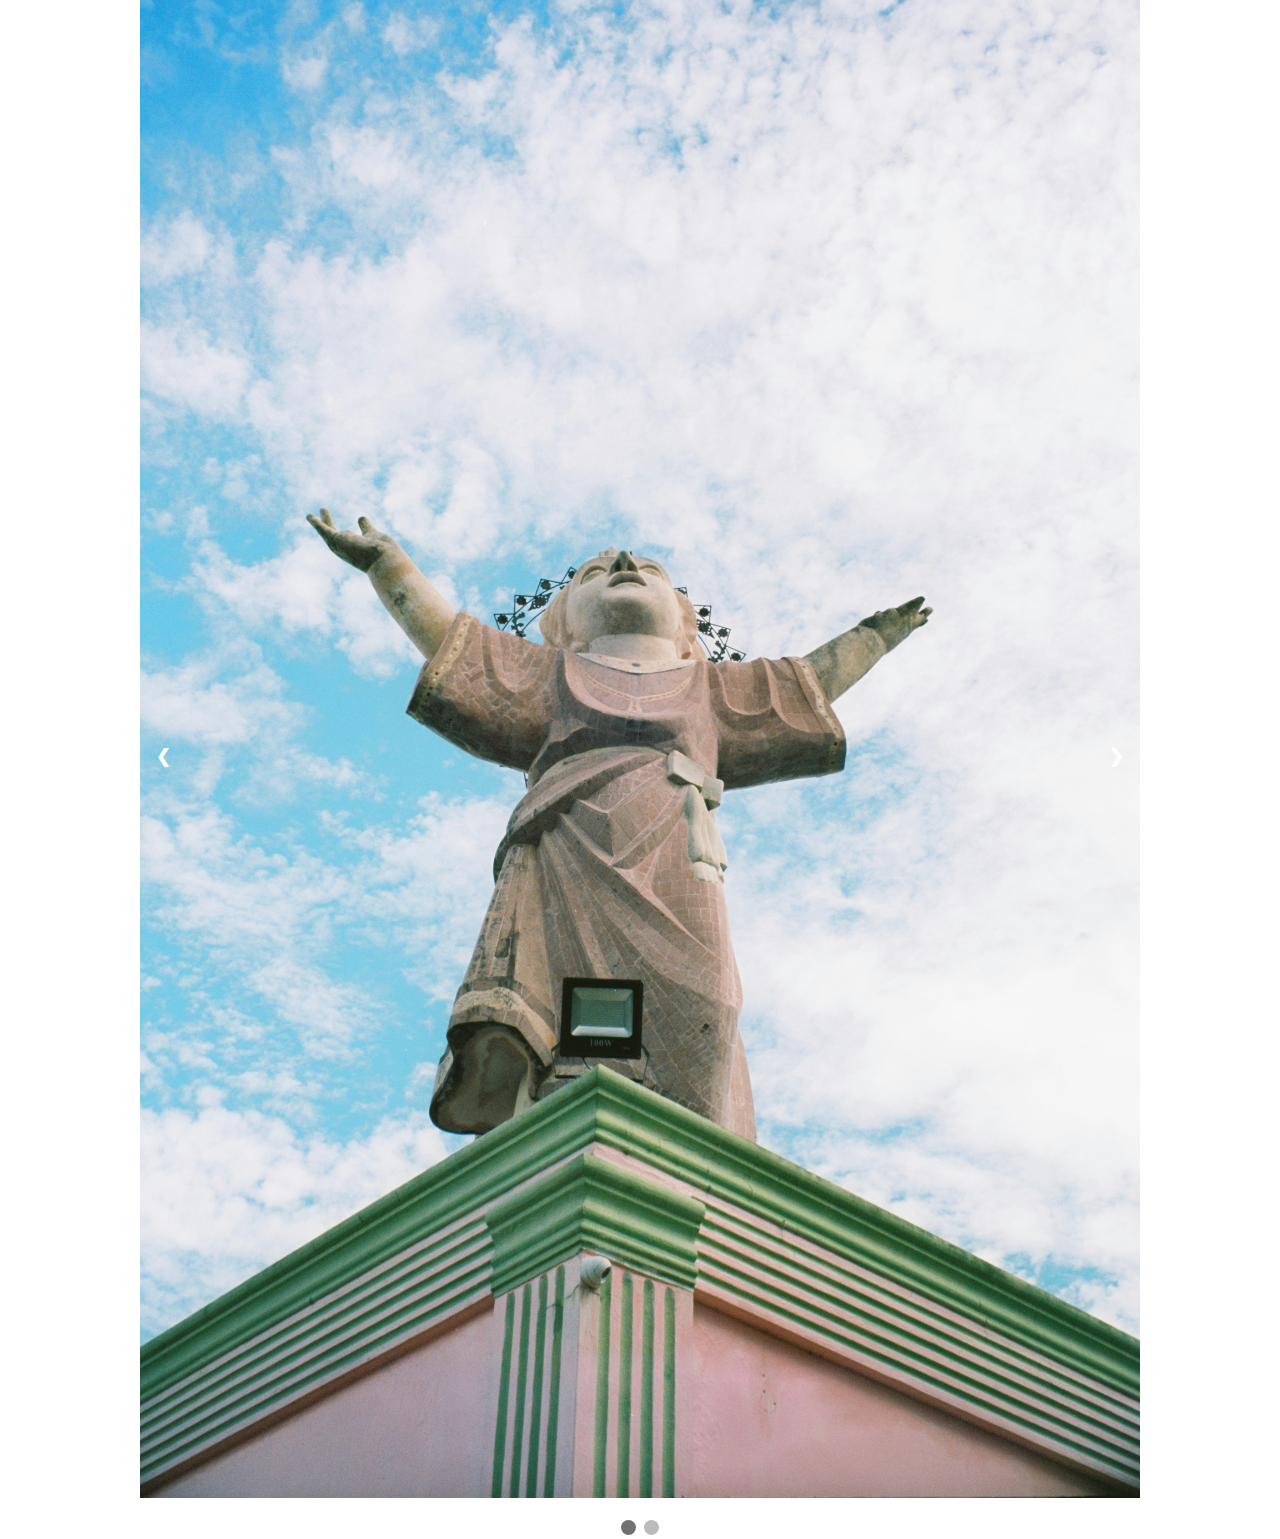
==== index.html @ 861dff74 "Git学習メモを作成" ====
<!DOCTYPE html>
<html lang="en">
<head>
    <meta charset="UTF-8">
    <meta name="viewport" content="width=device-width, initial-scale=1.0">
    <title>Slideshow Example</title>
    <link rel="stylesheet" href="assets/css/style.css">
</head>
<body>

<div class="slideshow-container">
    <!-- Slide 1: Image -->
    <div class="mySlides fade">
        <img src="assets/img/enmanuel-abreu-quezada-Meg2l4ptv88-unsplash.jpg" alt="Statue">
    </div>

    <!-- Slide 2: Video -->
    <div class="mySlides fade">
        <video src="assets/movie/18239063-hd_1920_1080_24fps.mp4" controls></video>
    </div>

    <!-- Next and Previous buttons -->
    <a class="prev" onclick="plusSlides(-1)">&#10094;</a>
    <a class="next" onclick="plusSlides(1)">&#10095;</a>
</div>

<br>

<!-- Dots for navigation -->
<div style="text-align:center">
    <span class="dot" onclick="currentSlide(1)"></span>
    <span class="dot" onclick="currentSlide(2)"></span>
</div>

<script src="assets/js/script.js"></script>

</body>
</html>
---- assets/css/style.css ----
* {
    box-sizing: border-box;
}

body {
    font-family: Arial, sans-serif;
    margin: 0;
}

.slideshow-container {
    max-width: 1000px;
    position: relative;
    margin: auto;
}

.mySlides {
    display: none;
}

.mySlides img, .mySlides video {
    width: 100%;
    height: auto;
}

.prev, .next {
    cursor: pointer;
    position: absolute;
    top: 50%;
    width: auto;
    padding: 16px;
    margin-top: -22px;
    color: white;
    font-weight: bold;
    font-size: 18px;
    transition: 0.6s ease;
    border-radius: 0 3px 3px 0;
    user-select: none;
}

.next {
    right: 0;
    border-radius: 3px 0 0 3px;
}

.prev:hover, .next:hover {
    background-color: rgba(0,0,0,0.8);
}

.dot {
    cursor: pointer;
    height: 15px;
    width: 15px;
    margin: 0 2px;
    background-color: #bbb;
    border-radius: 50%;
    display: inline-block;
    transition: background-color 0.6s ease;
}

.active, .dot:hover {
    background-color: #717171;
}

.fade {
    animation-name: fade;
    animation-duration: 1.5s;
}

@keyframes fade {
    from { opacity: 0.4; }
    to { opacity: 1; }
}
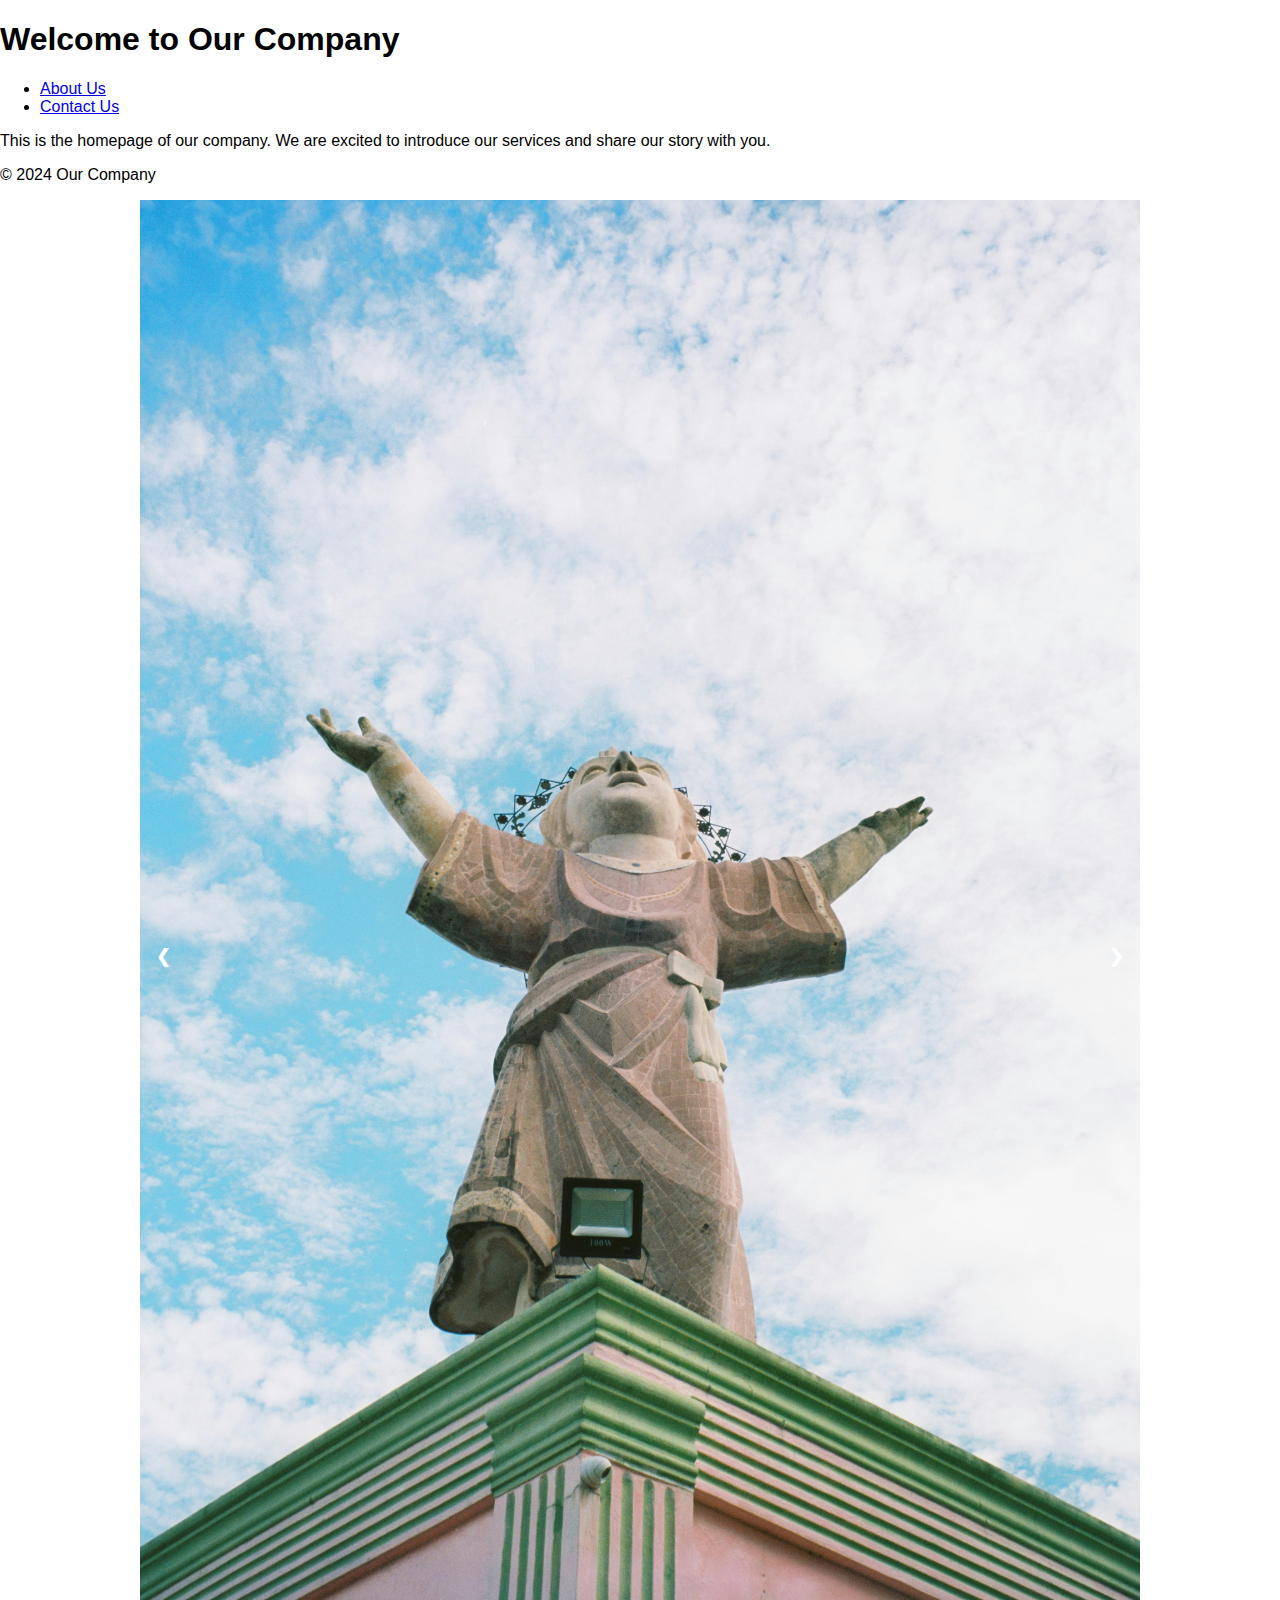
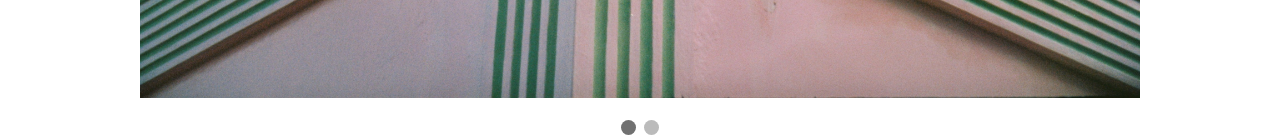
==== commit 1e04f235: "新しくcontactページとabountページを追加" ====
--- a/index.html
+++ b/index.html
@@ -7,6 +7,23 @@
     <link rel="stylesheet" href="assets/css/style.css">
 </head>
 <body>
+    <header>
+        <h1>Welcome to Our Company</h1>
+        <nav>
+            <ul>
+                <li><a href="about/about.html">About Us</a></li>
+                <li><a href="contact/contact.html">Contact Us</a></li>
+            </ul>
+        </nav>
+    </header>
+
+    <main>
+        <p>This is the homepage of our company. We are excited to introduce our services and share our story with you.</p>
+    </main>
+    
+    <footer>
+        <p>&copy; 2024 Our Company</p>
+    </footer>
 
 <div class="slideshow-container">
     <!-- Slide 1: Image -->
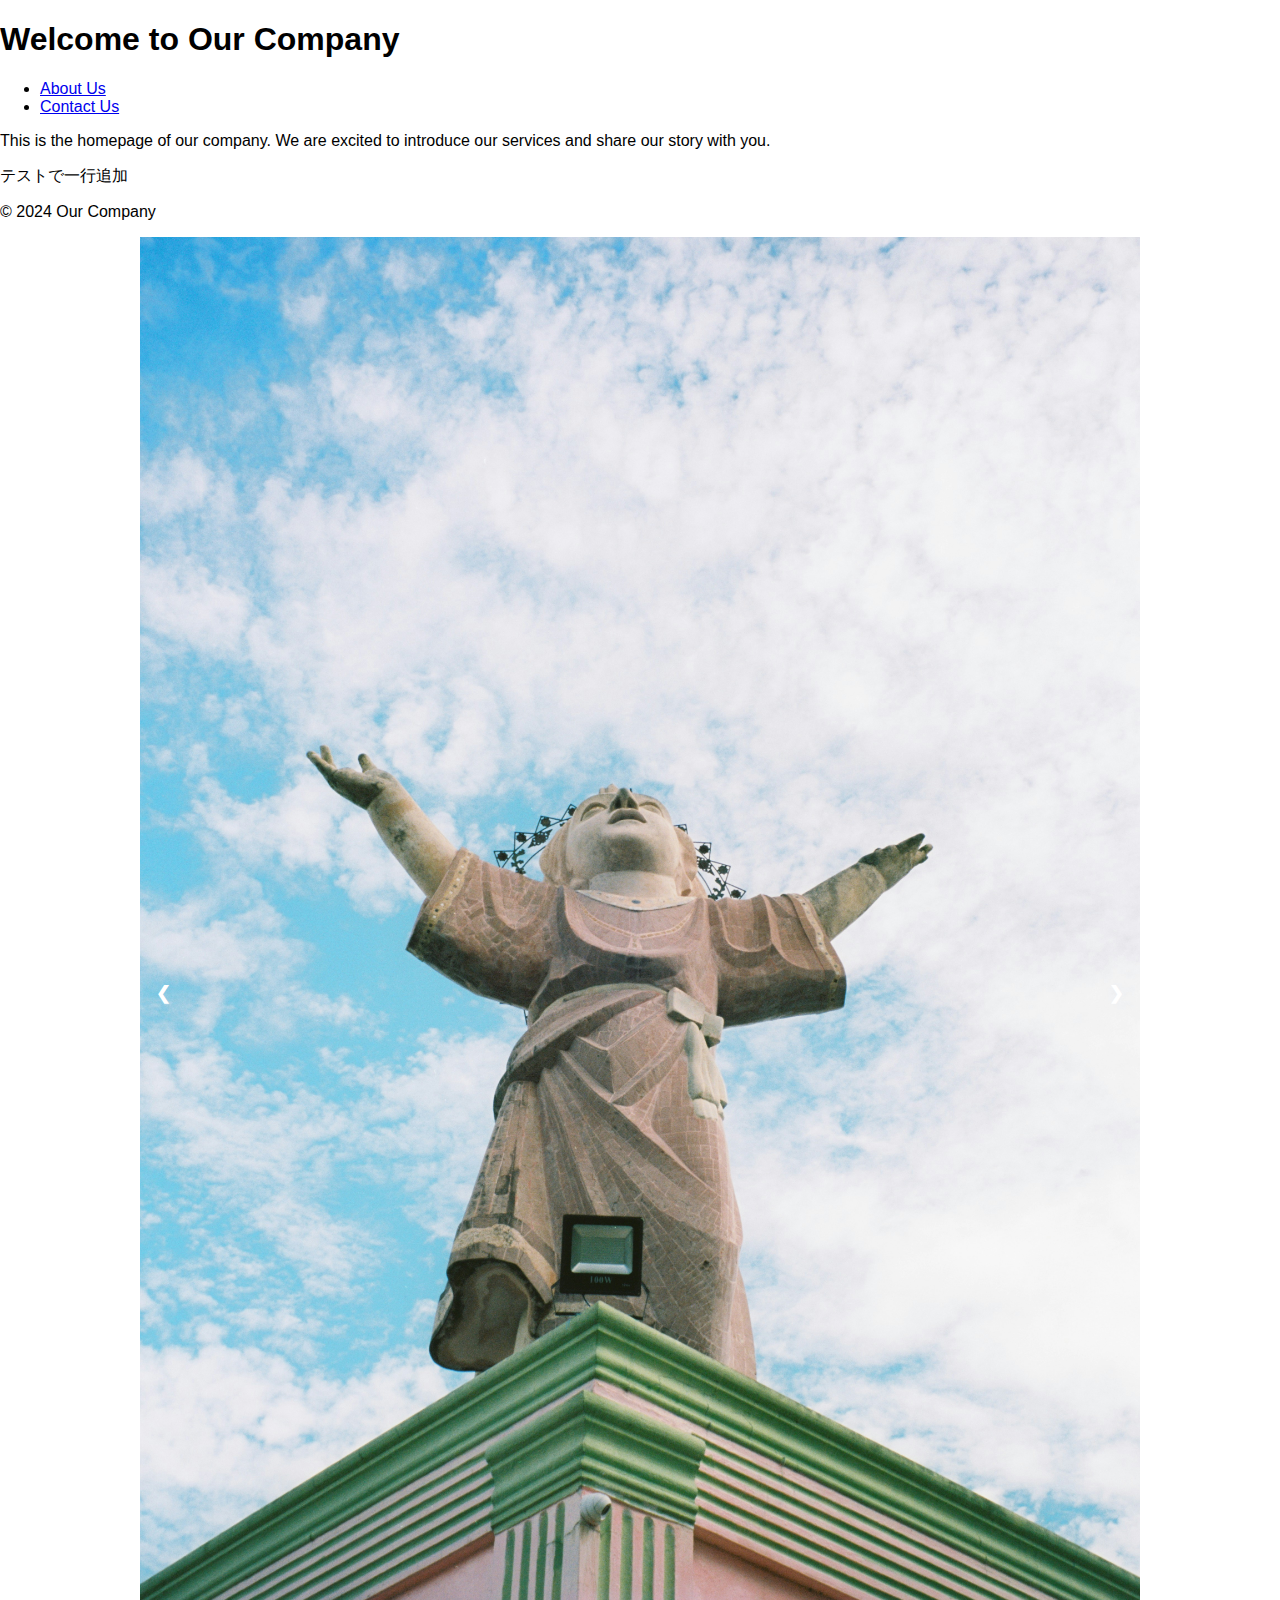
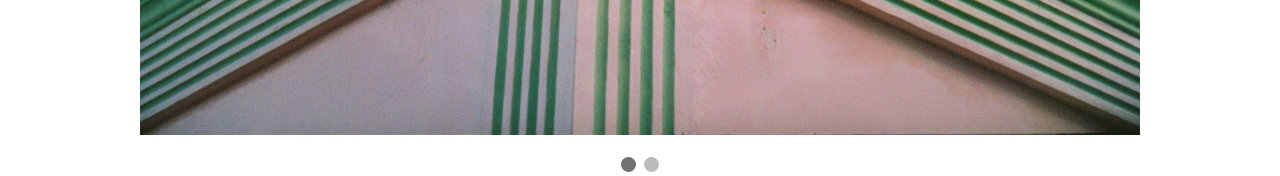
==== commit 45855499: "テストで一行追加しました。" ====
--- a/index.html
+++ b/index.html
@@ -19,6 +19,7 @@
 
     <main>
         <p>This is the homepage of our company. We are excited to introduce our services and share our story with you.</p>
+        <p>テストで一行追加</p>
     </main>
     
     <footer>
